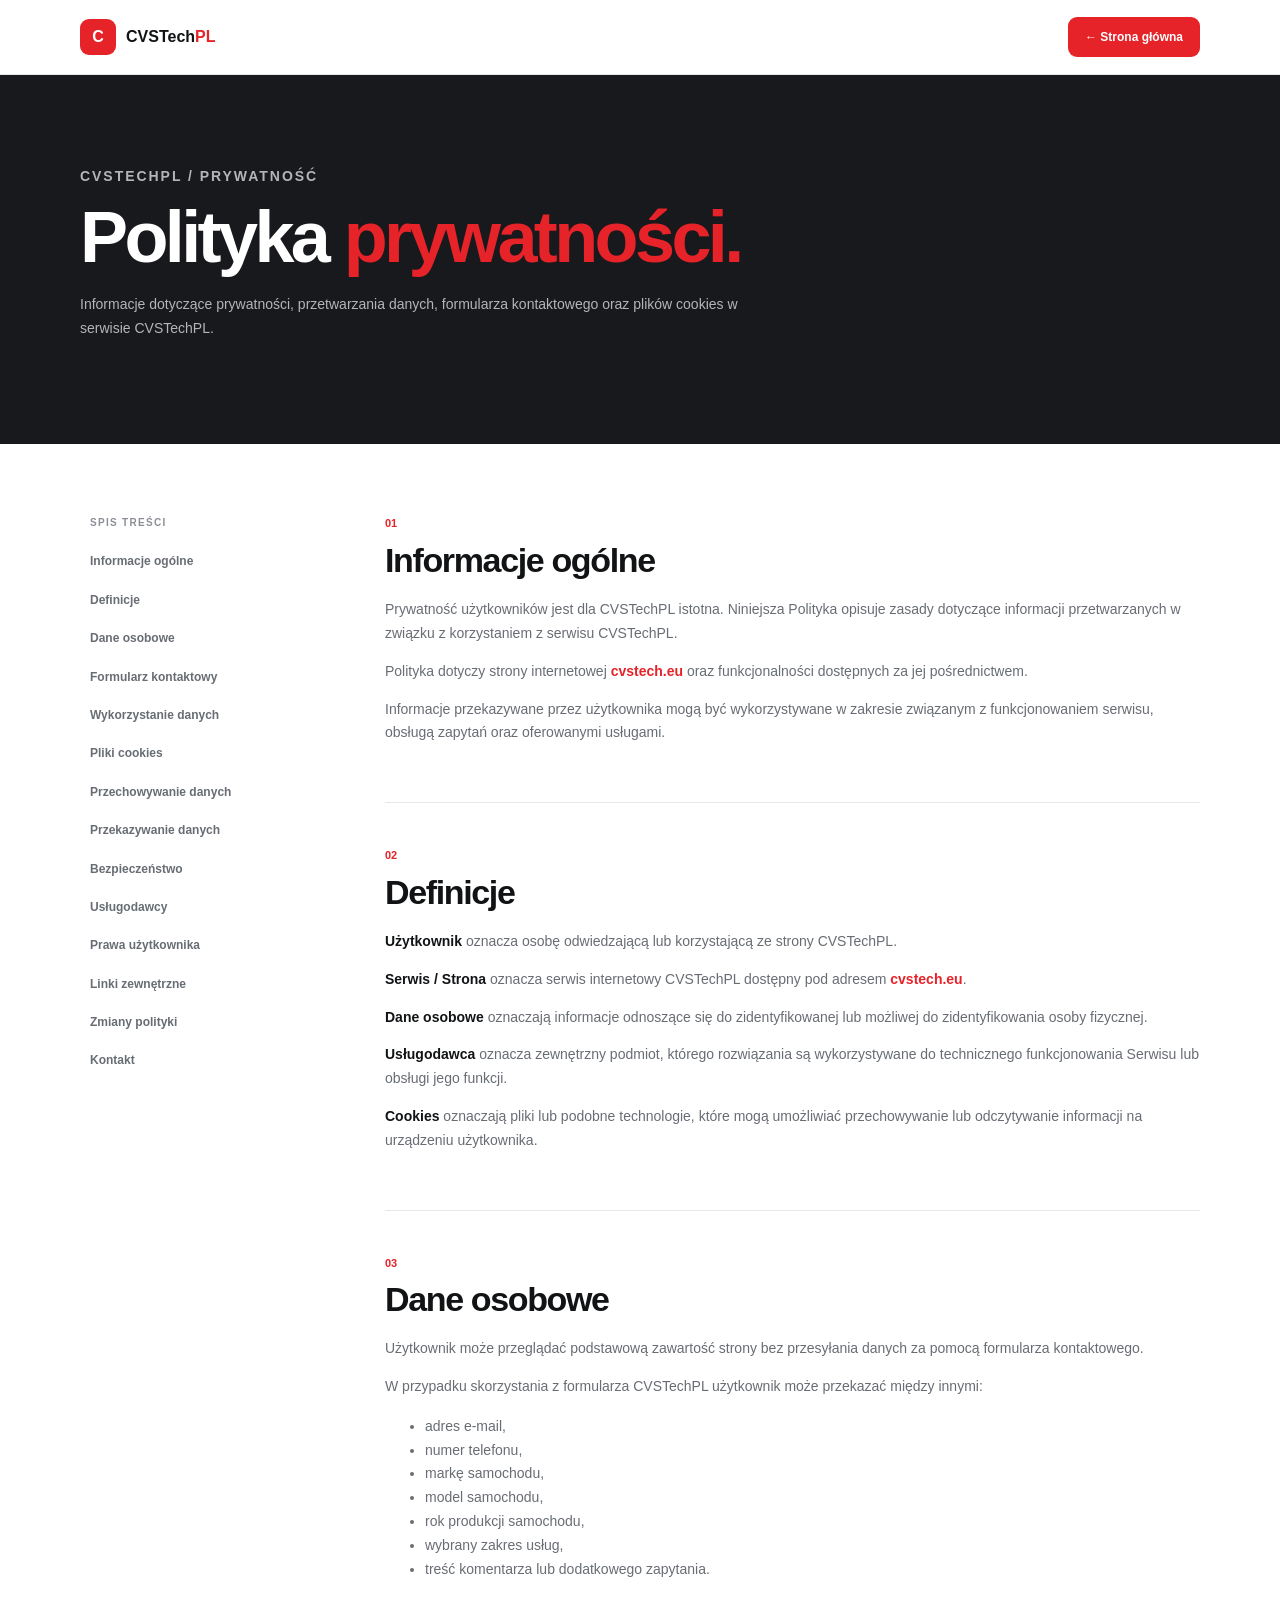
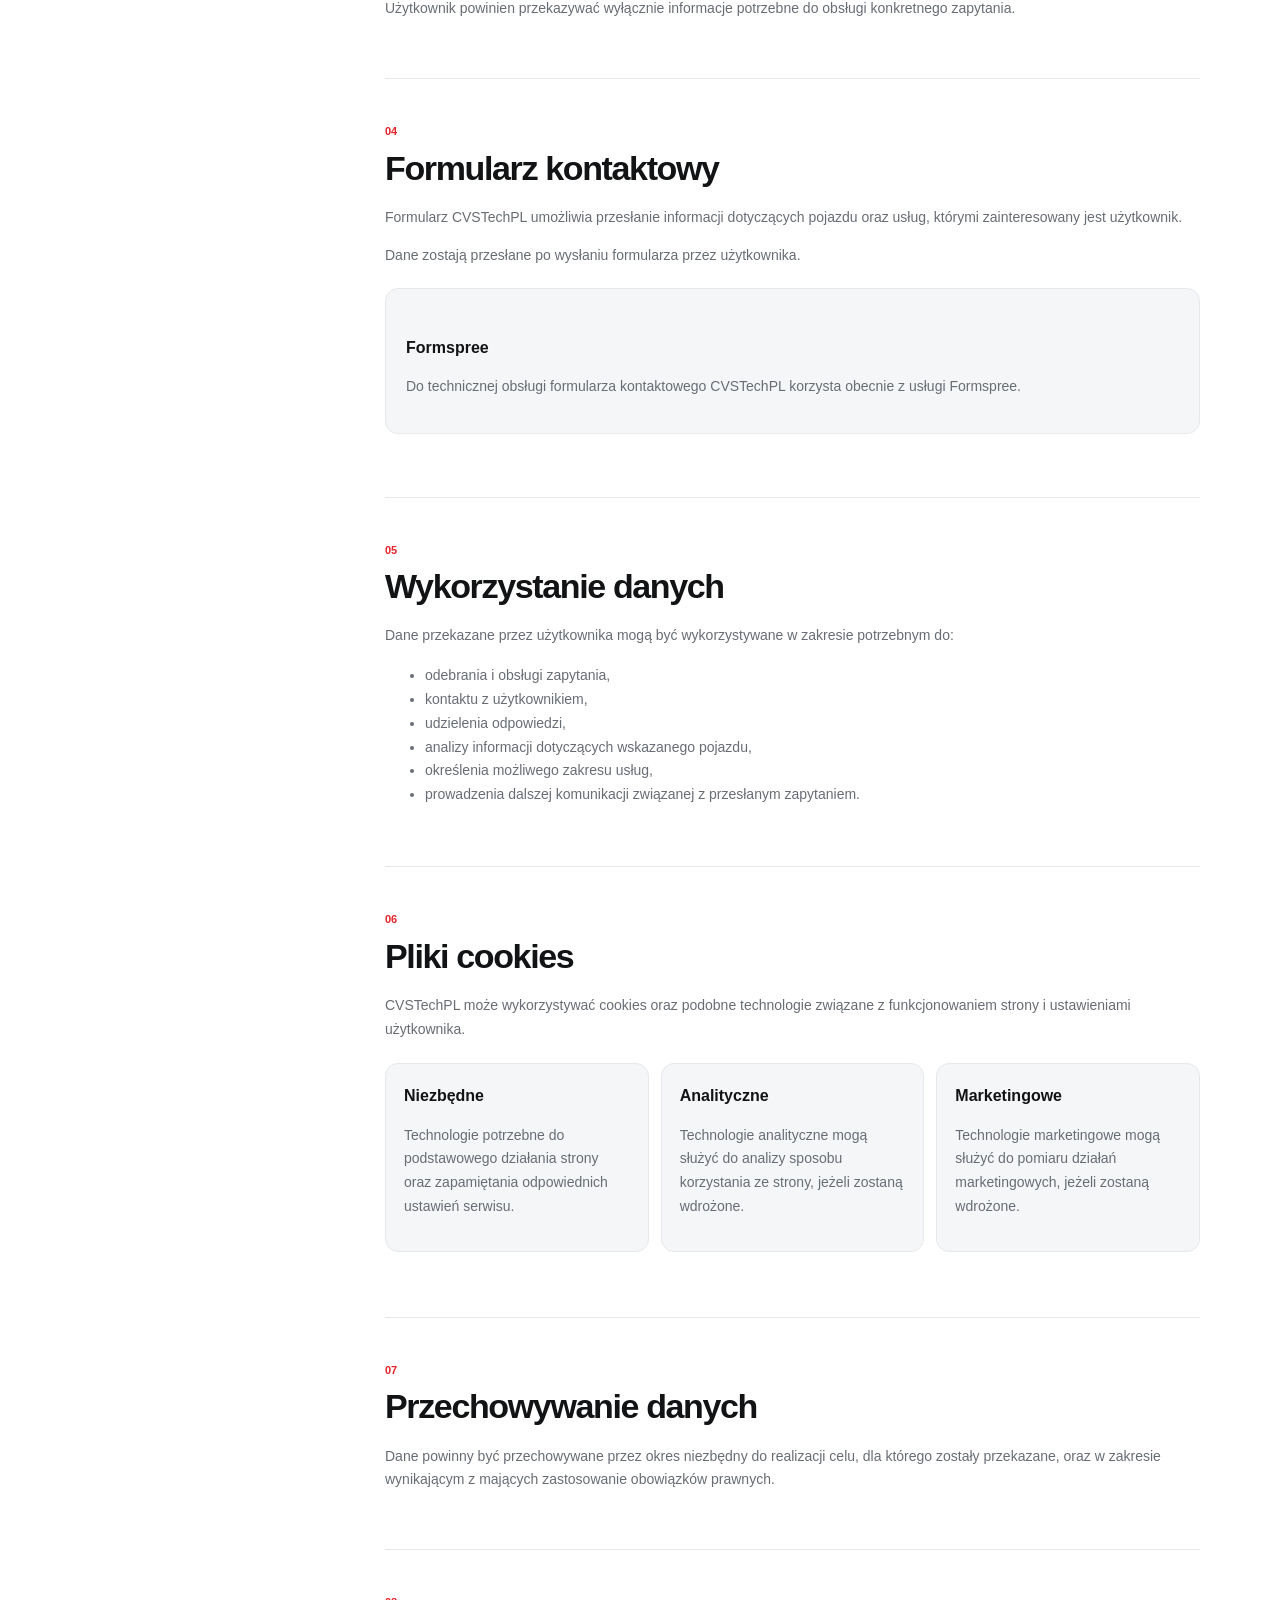
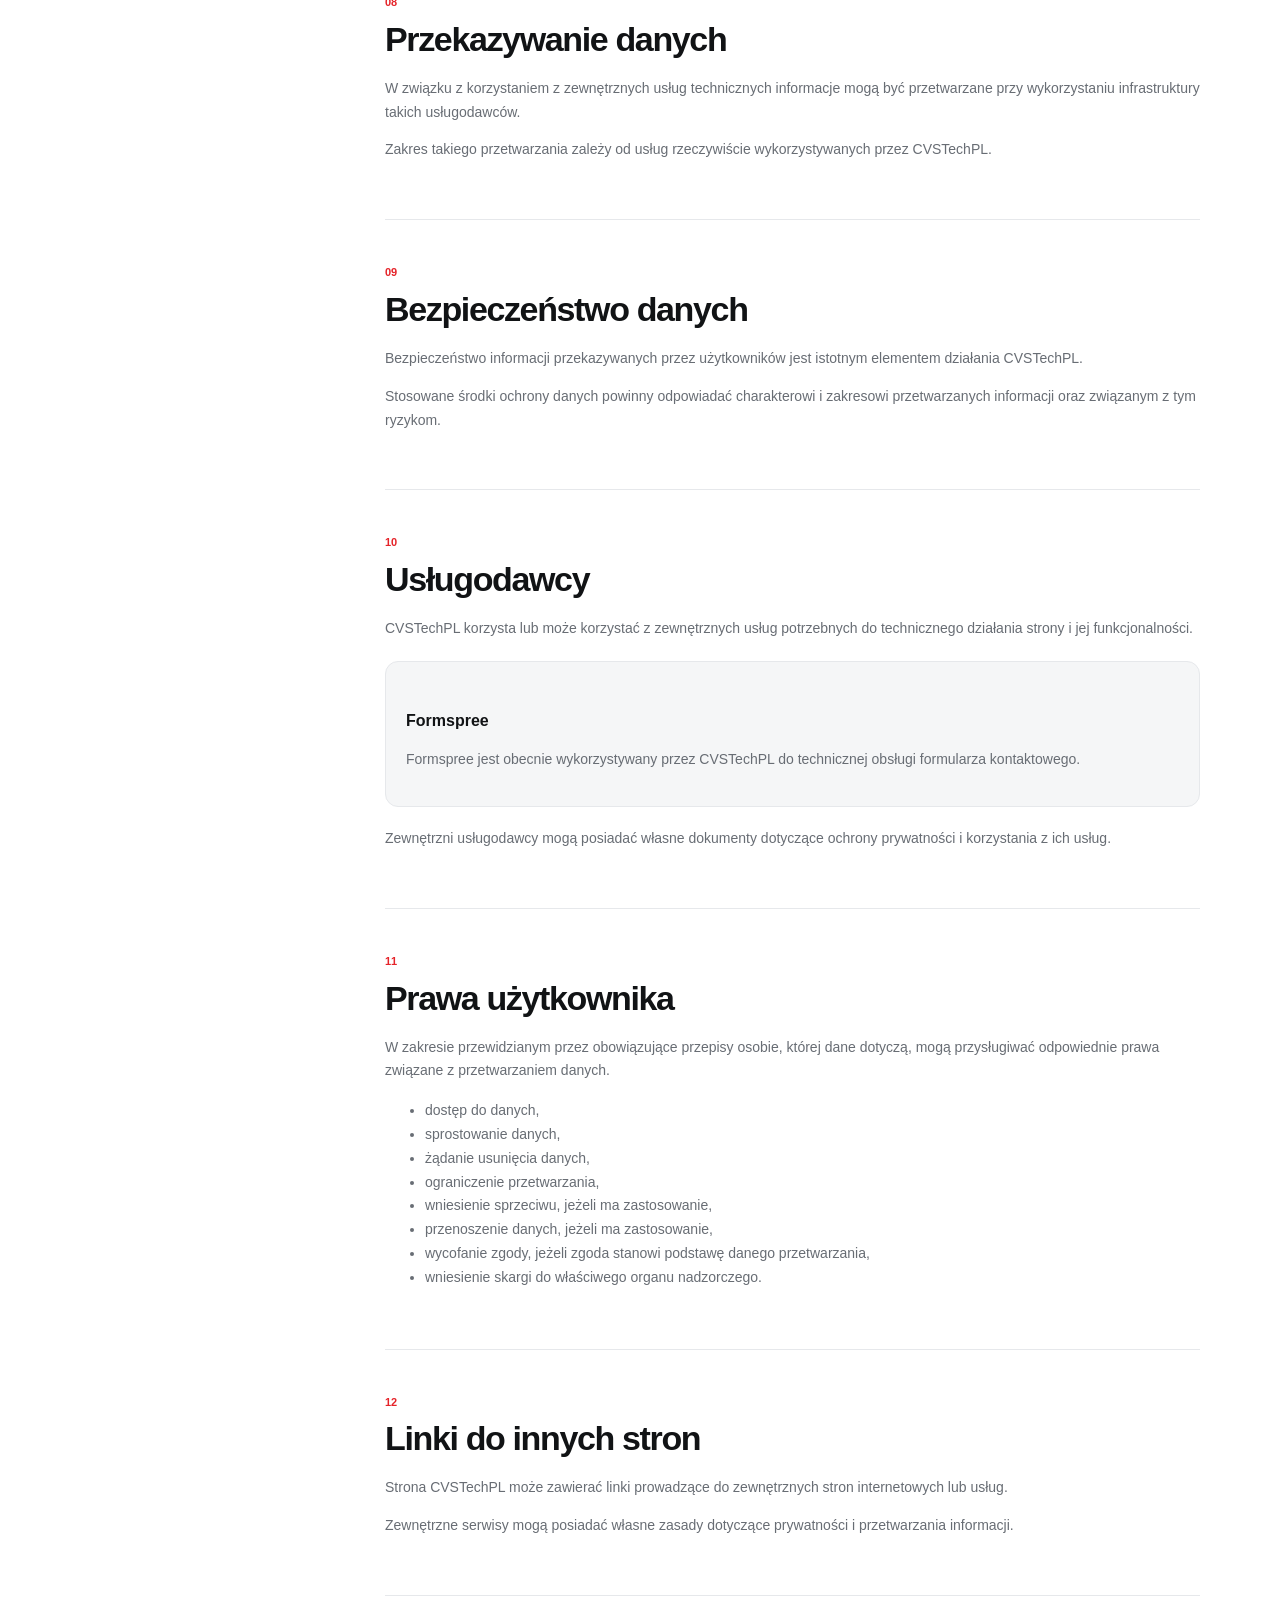
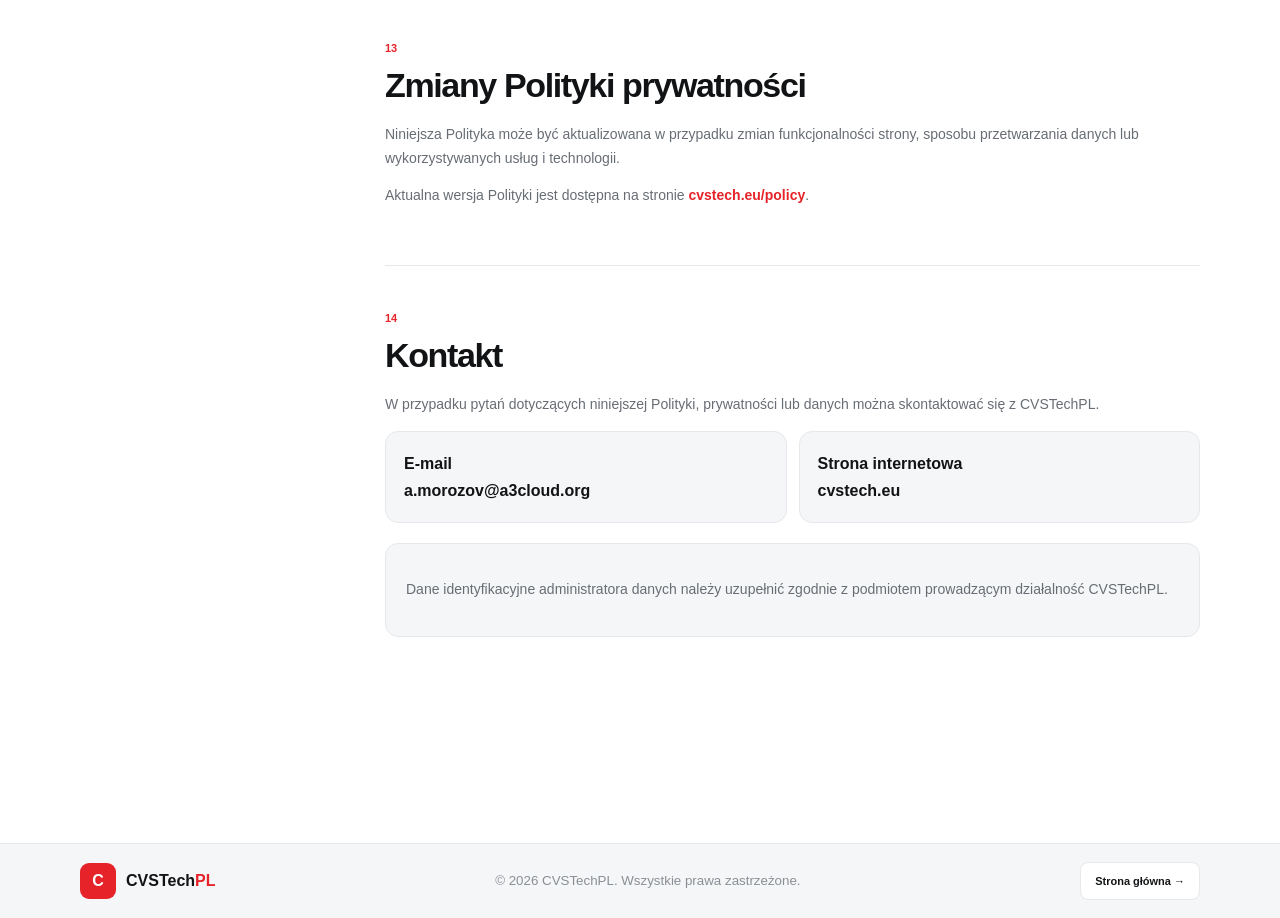
==== policy/index.html @ 7eeda665 "Add privacy policy and cookie consent links" ====
<!doctype html>
<html lang="pl">
<head>
<meta charset="utf-8">
<meta name="viewport" content="width=device-width,initial-scale=1">
<meta name="description" content="Polityka prywatności i plików cookies CVSTechPL.">
<title>Polityka prywatności | CVSTechPL</title>
<style>
:root{--red:#e52329;--dark:#17191c;--ink:#111315;--muted:#686d74;--light:#f5f6f7;--border:#e6e8eb;--white:#fff;--max:1120px}*{box-sizing:border-box}html{scroll-behavior:smooth}body{margin:0;font-family:Arial,sans-serif;color:var(--ink);background:#fff;line-height:1.7}.container{width:min(var(--max),calc(100% - 40px));margin:auto}.header{position:sticky;top:0;z-index:10;background:rgba(255,255,255,.96);border-bottom:1px solid var(--border)}.header-in,.footer-in{min-height:74px;display:flex;align-items:center;justify-content:space-between;gap:20px}.brand{display:flex;align-items:center;gap:10px;color:var(--ink);font-weight:800;text-decoration:none}.logo{display:grid;place-items:center;width:36px;height:36px;border-radius:9px;background:var(--red);color:#fff}.red{color:var(--red)}.btn{display:inline-flex;align-items:center;justify-content:center;padding:10px 17px;border-radius:9px;background:var(--red);color:#fff;font-size:12px;font-weight:800;text-decoration:none}.btn:hover{background:#c81920}.hero{background:var(--dark);color:#fff;padding:90px 0}.eyebrow{margin:0 0 12px;color:#c4c7cb;font-size:11px;font-weight:800;letter-spacing:.14em;text-transform:uppercase}.hero h1{margin:0 0 20px;font-size:clamp(44px,6vw,72px);line-height:1;letter-spacing:-.05em}.hero p{max-width:680px;color:rgba(255,255,255,.68);font-size:14px}.main{padding:70px 0 100px}.layout{display:grid;grid-template-columns:235px minmax(0,1fr);gap:70px;align-items:start}.nav{position:sticky;top:100px}.nav-title{display:block;margin:0 0 12px 10px;color:#8a8f95;font-size:10px;font-weight:800;letter-spacing:.13em;text-transform:uppercase}.nav a{display:block;margin:2px 0;padding:8px 10px;border-radius:8px;color:var(--muted);font-size:12px;font-weight:600;text-decoration:none}.nav a:hover{background:rgba(229,35,41,.06);color:var(--red)}.section{padding-bottom:43px;margin-bottom:43px;border-bottom:1px solid var(--border);scroll-margin-top:105px}.section:last-child{border-bottom:0}.num{display:block;margin-bottom:8px;color:var(--red);font-size:11px;font-weight:800}.section h2{margin:0 0 18px;font-size:34px;line-height:1.15;letter-spacing:-.04em}.section h3{margin:25px 0 8px;font-size:16px}.section p,.section li{color:var(--muted);font-size:14px}.section strong{color:var(--ink)}.section a{color:var(--red);font-weight:700;text-decoration:none}.cards{display:grid;grid-template-columns:repeat(3,1fr);gap:12px;margin:22px 0}.card{padding:18px;border:1px solid var(--border);border-radius:13px;background:var(--light)}.card h3{margin:0 0 8px}.info{padding:20px;border:1px solid var(--border);border-radius:13px;background:var(--light);margin:20px 0}.contact{display:grid;grid-template-columns:1fr 1fr;gap:12px}.contact .card a{color:var(--ink)}.footer{border-top:1px solid var(--border);background:var(--light)}.footer small{color:#8a8f95}.footer-link{padding:9px 14px;border:1px solid var(--border);border-radius:8px;background:#fff;color:var(--ink);font-size:11px;font-weight:800;text-decoration:none}.footer-link:hover{border-color:var(--red);color:var(--red)}
@media(max-width:850px){.layout{grid-template-columns:1fr}.nav{position:static;display:flex;flex-wrap:wrap;gap:3px;border-bottom:1px solid var(--border);padding-bottom:20px}.nav-title{width:100%}.nav a{display:inline-block}.cards{grid-template-columns:1fr}}
@media(max-width:600px){.container{width:calc(100% - 28px)}.header-in{min-height:66px}.btn{padding:9px 11px;font-size:10px}.hero{padding:65px 0}.hero h1{font-size:42px}.main{padding:50px 0 75px}.contact{grid-template-columns:1fr}.footer-in{align-items:flex-start;flex-direction:column;padding:24px 0}}
</style>
</head>
<body>
<header class="header"><div class="container header-in"><a class="brand" href="../"><span class="logo">C</span><span>CVSTech<span class="red">PL</span></span></a><a class="btn" href="../">← Strona główna</a></div></header>
<main>
<section class="hero"><div class="container"><p class="eyebrow">CVSTechPL / Prywatność</p><h1>Polityka <span class="red">prywatności.</span></h1><p>Informacje dotyczące prywatności, przetwarzania danych, formularza kontaktowego oraz plików cookies w serwisie CVSTechPL.</p></div></section>
<section class="main"><div class="container layout">
<nav class="nav" aria-label="Spis treści"><span class="nav-title">Spis treści</span>
<a href="#general">Informacje ogólne</a><a href="#definitions">Definicje</a><a href="#data">Dane osobowe</a><a href="#form">Formularz kontaktowy</a><a href="#use">Wykorzystanie danych</a><a href="#cookies">Pliki cookies</a><a href="#retention">Przechowywanie danych</a><a href="#transfer">Przekazywanie danych</a><a href="#security">Bezpieczeństwo</a><a href="#providers">Usługodawcy</a><a href="#rights">Prawa użytkownika</a><a href="#links">Linki zewnętrzne</a><a href="#changes">Zmiany polityki</a><a href="#contact">Kontakt</a></nav>
<div>
<section class="section" id="general"><span class="num">01</span><h2>Informacje ogólne</h2><p>Prywatność użytkowników jest dla CVSTechPL istotna. Niniejsza Polityka opisuje zasady dotyczące informacji przetwarzanych w związku z korzystaniem z serwisu CVSTechPL.</p><p>Polityka dotyczy strony internetowej <a href="../">cvstech.eu</a> oraz funkcjonalności dostępnych za jej pośrednictwem.</p><p>Informacje przekazywane przez użytkownika mogą być wykorzystywane w zakresie związanym z funkcjonowaniem serwisu, obsługą zapytań oraz oferowanymi usługami.</p></section>
<section class="section" id="definitions"><span class="num">02</span><h2>Definicje</h2><p><strong>Użytkownik</strong> oznacza osobę odwiedzającą lub korzystającą ze strony CVSTechPL.</p><p><strong>Serwis / Strona</strong> oznacza serwis internetowy CVSTechPL dostępny pod adresem <a href="../">cvstech.eu</a>.</p><p><strong>Dane osobowe</strong> oznaczają informacje odnoszące się do zidentyfikowanej lub możliwej do zidentyfikowania osoby fizycznej.</p><p><strong>Usługodawca</strong> oznacza zewnętrzny podmiot, którego rozwiązania są wykorzystywane do technicznego funkcjonowania Serwisu lub obsługi jego funkcji.</p><p><strong>Cookies</strong> oznaczają pliki lub podobne technologie, które mogą umożliwiać przechowywanie lub odczytywanie informacji na urządzeniu użytkownika.</p></section>
<section class="section" id="data"><span class="num">03</span><h2>Dane osobowe</h2><p>Użytkownik może przeglądać podstawową zawartość strony bez przesyłania danych za pomocą formularza kontaktowego.</p><p>W przypadku skorzystania z formularza CVSTechPL użytkownik może przekazać między innymi:</p><ul><li>adres e-mail,</li><li>numer telefonu,</li><li>markę samochodu,</li><li>model samochodu,</li><li>rok produkcji samochodu,</li><li>wybrany zakres usług,</li><li>treść komentarza lub dodatkowego zapytania.</li></ul><p>Użytkownik powinien przekazywać wyłącznie informacje potrzebne do obsługi konkretnego zapytania.</p></section>
<section class="section" id="form"><span class="num">04</span><h2>Formularz kontaktowy</h2><p>Formularz CVSTechPL umożliwia przesłanie informacji dotyczących pojazdu oraz usług, którymi zainteresowany jest użytkownik.</p><p>Dane zostają przesłane po wysłaniu formularza przez użytkownika.</p><div class="info"><h3>Formspree</h3><p>Do technicznej obsługi formularza kontaktowego CVSTechPL korzysta obecnie z usługi Formspree.</p></div></section>
<section class="section" id="use"><span class="num">05</span><h2>Wykorzystanie danych</h2><p>Dane przekazane przez użytkownika mogą być wykorzystywane w zakresie potrzebnym do:</p><ul><li>odebrania i obsługi zapytania,</li><li>kontaktu z użytkownikiem,</li><li>udzielenia odpowiedzi,</li><li>analizy informacji dotyczących wskazanego pojazdu,</li><li>określenia możliwego zakresu usług,</li><li>prowadzenia dalszej komunikacji związanej z przesłanym zapytaniem.</li></ul></section>
<section class="section" id="cookies"><span class="num">06</span><h2>Pliki cookies</h2><p>CVSTechPL może wykorzystywać cookies oraz podobne technologie związane z funkcjonowaniem strony i ustawieniami użytkownika.</p><div class="cards"><div class="card"><h3>Niezbędne</h3><p>Technologie potrzebne do podstawowego działania strony oraz zapamiętania odpowiednich ustawień serwisu.</p></div><div class="card"><h3>Analityczne</h3><p>Technologie analityczne mogą służyć do analizy sposobu korzystania ze strony, jeżeli zostaną wdrożone.</p></div><div class="card"><h3>Marketingowe</h3><p>Technologie marketingowe mogą służyć do pomiaru działań marketingowych, jeżeli zostaną wdrożone.</p></div></div></section>
<section class="section" id="retention"><span class="num">07</span><h2>Przechowywanie danych</h2><p>Dane powinny być przechowywane przez okres niezbędny do realizacji celu, dla którego zostały przekazane, oraz w zakresie wynikającym z mających zastosowanie obowiązków prawnych.</p></section>
<section class="section" id="transfer"><span class="num">08</span><h2>Przekazywanie danych</h2><p>W związku z korzystaniem z zewnętrznych usług technicznych informacje mogą być przetwarzane przy wykorzystaniu infrastruktury takich usługodawców.</p><p>Zakres takiego przetwarzania zależy od usług rzeczywiście wykorzystywanych przez CVSTechPL.</p></section>
<section class="section" id="security"><span class="num">09</span><h2>Bezpieczeństwo danych</h2><p>Bezpieczeństwo informacji przekazywanych przez użytkowników jest istotnym elementem działania CVSTechPL.</p><p>Stosowane środki ochrony danych powinny odpowiadać charakterowi i zakresowi przetwarzanych informacji oraz związanym z tym ryzykom.</p></section>
<section class="section" id="providers"><span class="num">10</span><h2>Usługodawcy</h2><p>CVSTechPL korzysta lub może korzystać z zewnętrznych usług potrzebnych do technicznego działania strony i jej funkcjonalności.</p><div class="info"><h3>Formspree</h3><p>Formspree jest obecnie wykorzystywany przez CVSTechPL do technicznej obsługi formularza kontaktowego.</p></div><p>Zewnętrzni usługodawcy mogą posiadać własne dokumenty dotyczące ochrony prywatności i korzystania z ich usług.</p></section>
<section class="section" id="rights"><span class="num">11</span><h2>Prawa użytkownika</h2><p>W zakresie przewidzianym przez obowiązujące przepisy osobie, której dane dotyczą, mogą przysługiwać odpowiednie prawa związane z przetwarzaniem danych.</p><ul><li>dostęp do danych,</li><li>sprostowanie danych,</li><li>żądanie usunięcia danych,</li><li>ograniczenie przetwarzania,</li><li>wniesienie sprzeciwu, jeżeli ma zastosowanie,</li><li>przenoszenie danych, jeżeli ma zastosowanie,</li><li>wycofanie zgody, jeżeli zgoda stanowi podstawę danego przetwarzania,</li><li>wniesienie skargi do właściwego organu nadzorczego.</li></ul></section>
<section class="section" id="links"><span class="num">12</span><h2>Linki do innych stron</h2><p>Strona CVSTechPL może zawierać linki prowadzące do zewnętrznych stron internetowych lub usług.</p><p>Zewnętrzne serwisy mogą posiadać własne zasady dotyczące prywatności i przetwarzania informacji.</p></section>
<section class="section" id="changes"><span class="num">13</span><h2>Zmiany Polityki prywatności</h2><p>Niniejsza Polityka może być aktualizowana w przypadku zmian funkcjonalności strony, sposobu przetwarzania danych lub wykorzystywanych usług i technologii.</p><p>Aktualna wersja Polityki jest dostępna na stronie <a href="./">cvstech.eu/policy</a>.</p></section>
<section class="section" id="contact"><span class="num">14</span><h2>Kontakt</h2><p>W przypadku pytań dotyczących niniejszej Polityki, prywatności lub danych można skontaktować się z CVSTechPL.</p><div class="contact"><div class="card"><strong>E-mail</strong><br><a href="mailto:a.morozov@a3cloud.org">a.morozov@a3cloud.org</a></div><div class="card"><strong>Strona internetowa</strong><br><a href="../">cvstech.eu</a></div></div><div class="info"><p>Dane identyfikacyjne administratora danych należy uzupełnić zgodnie z podmiotem prowadzącym działalność CVSTechPL.</p></div></section>
</div></div></section></main>
<footer class="footer"><div class="container footer-in"><a class="brand" href="../"><span class="logo">C</span><span>CVSTech<span class="red">PL</span></span></a><small>© 2026 CVSTechPL. Wszystkie prawa zastrzeżone.</small><a class="footer-link" href="../">Strona główna →</a></div></footer>
</body></html>
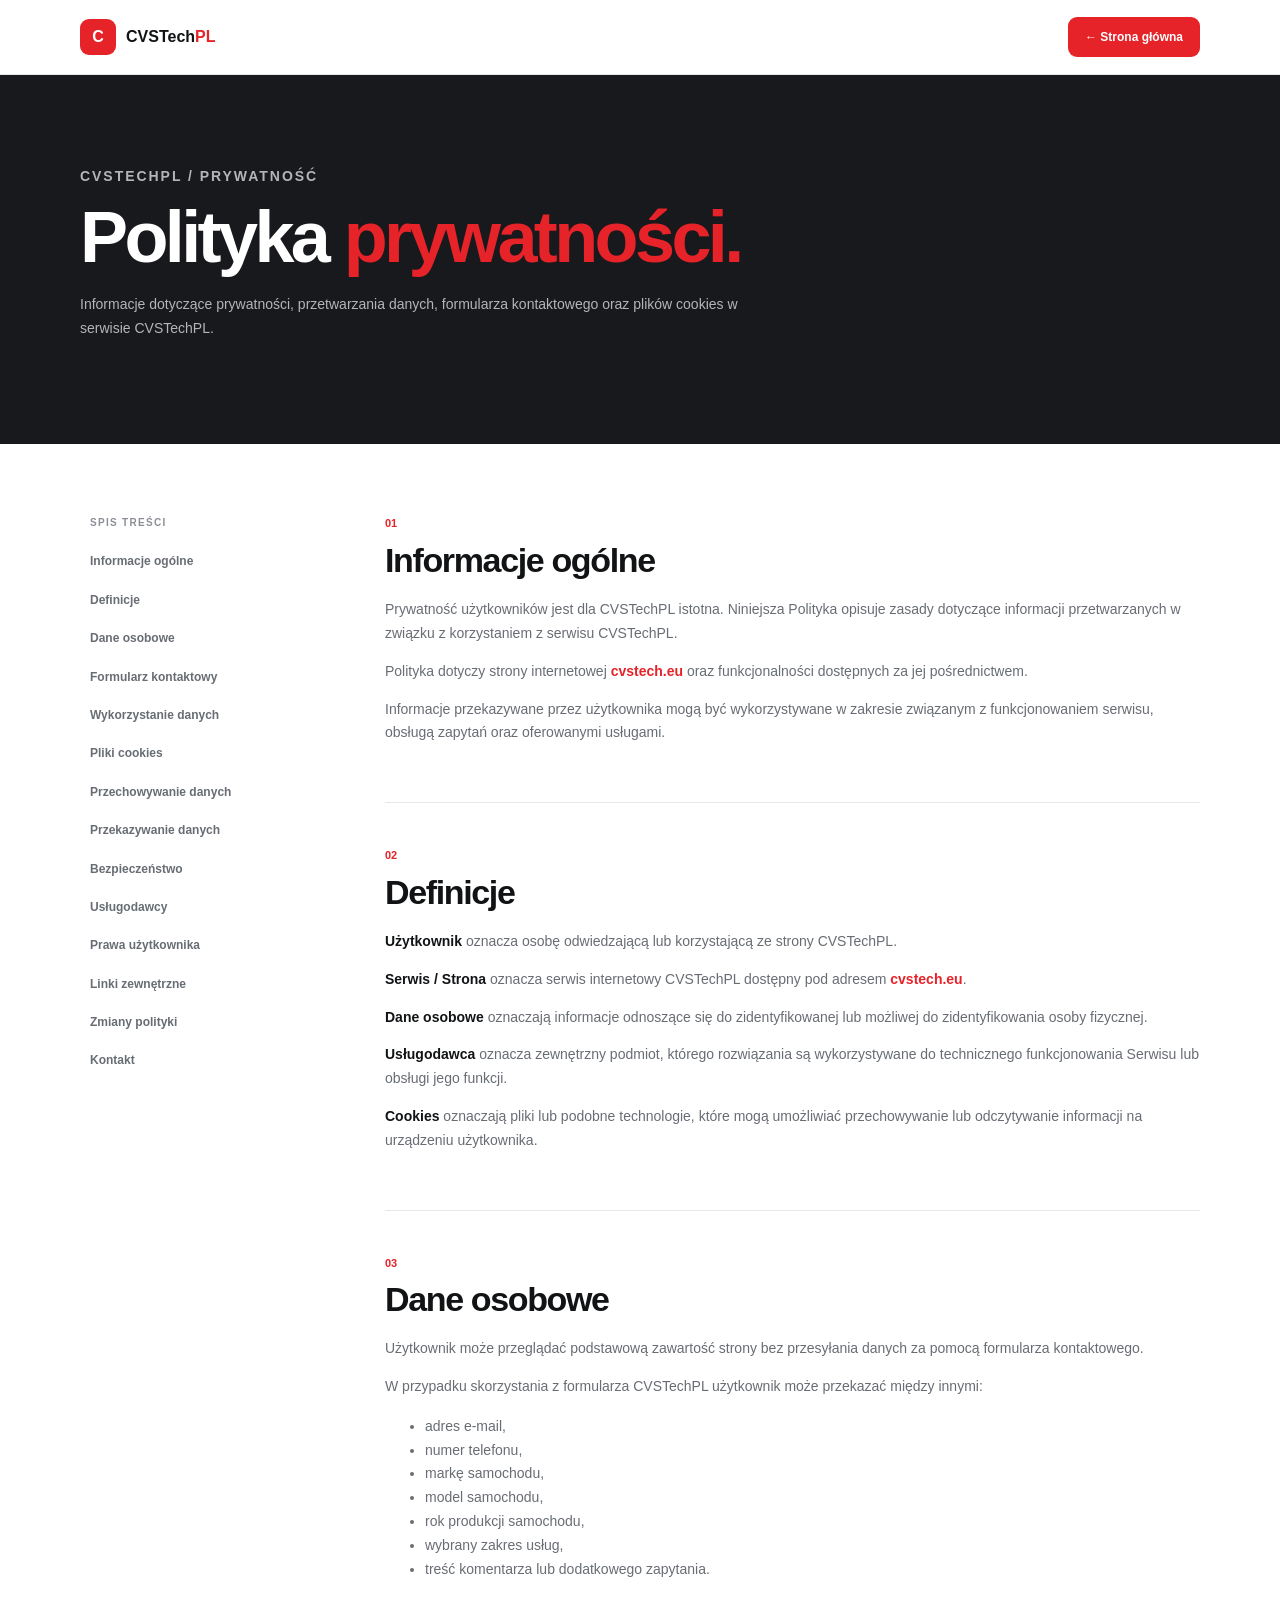
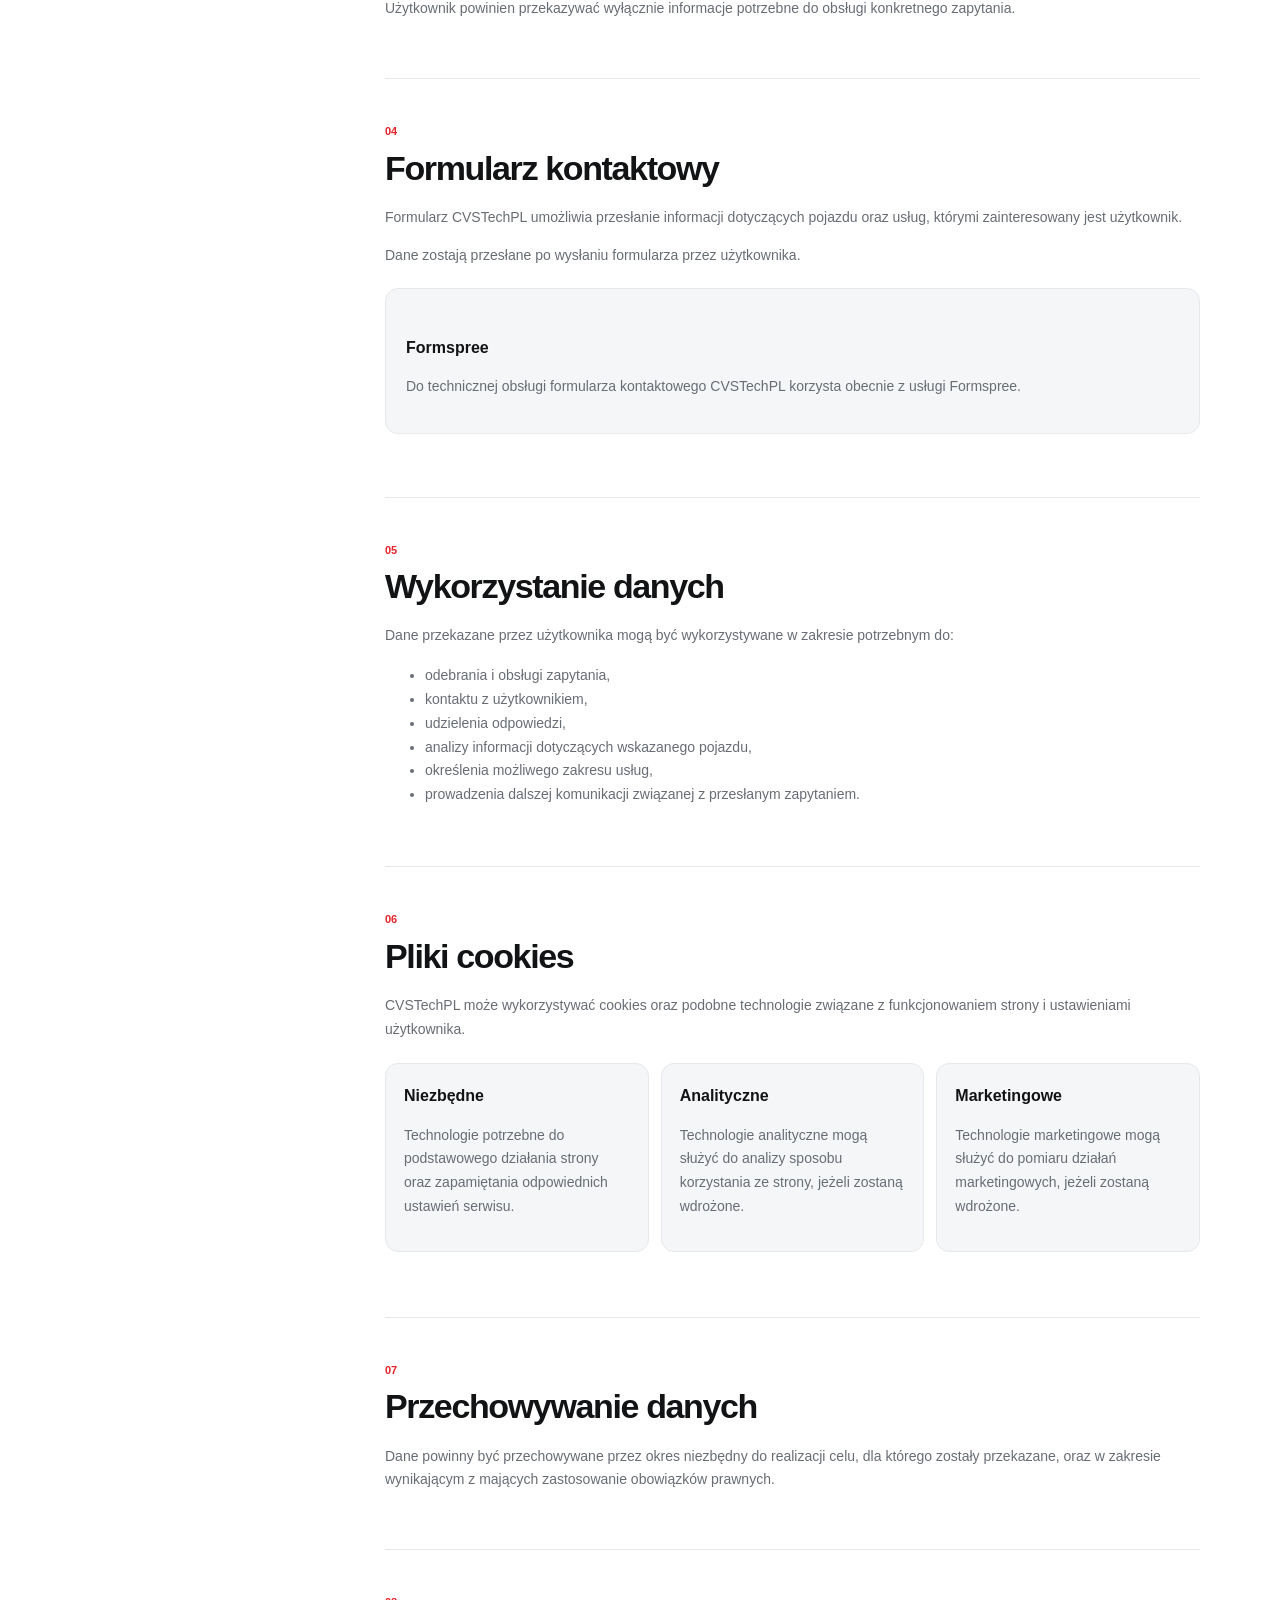
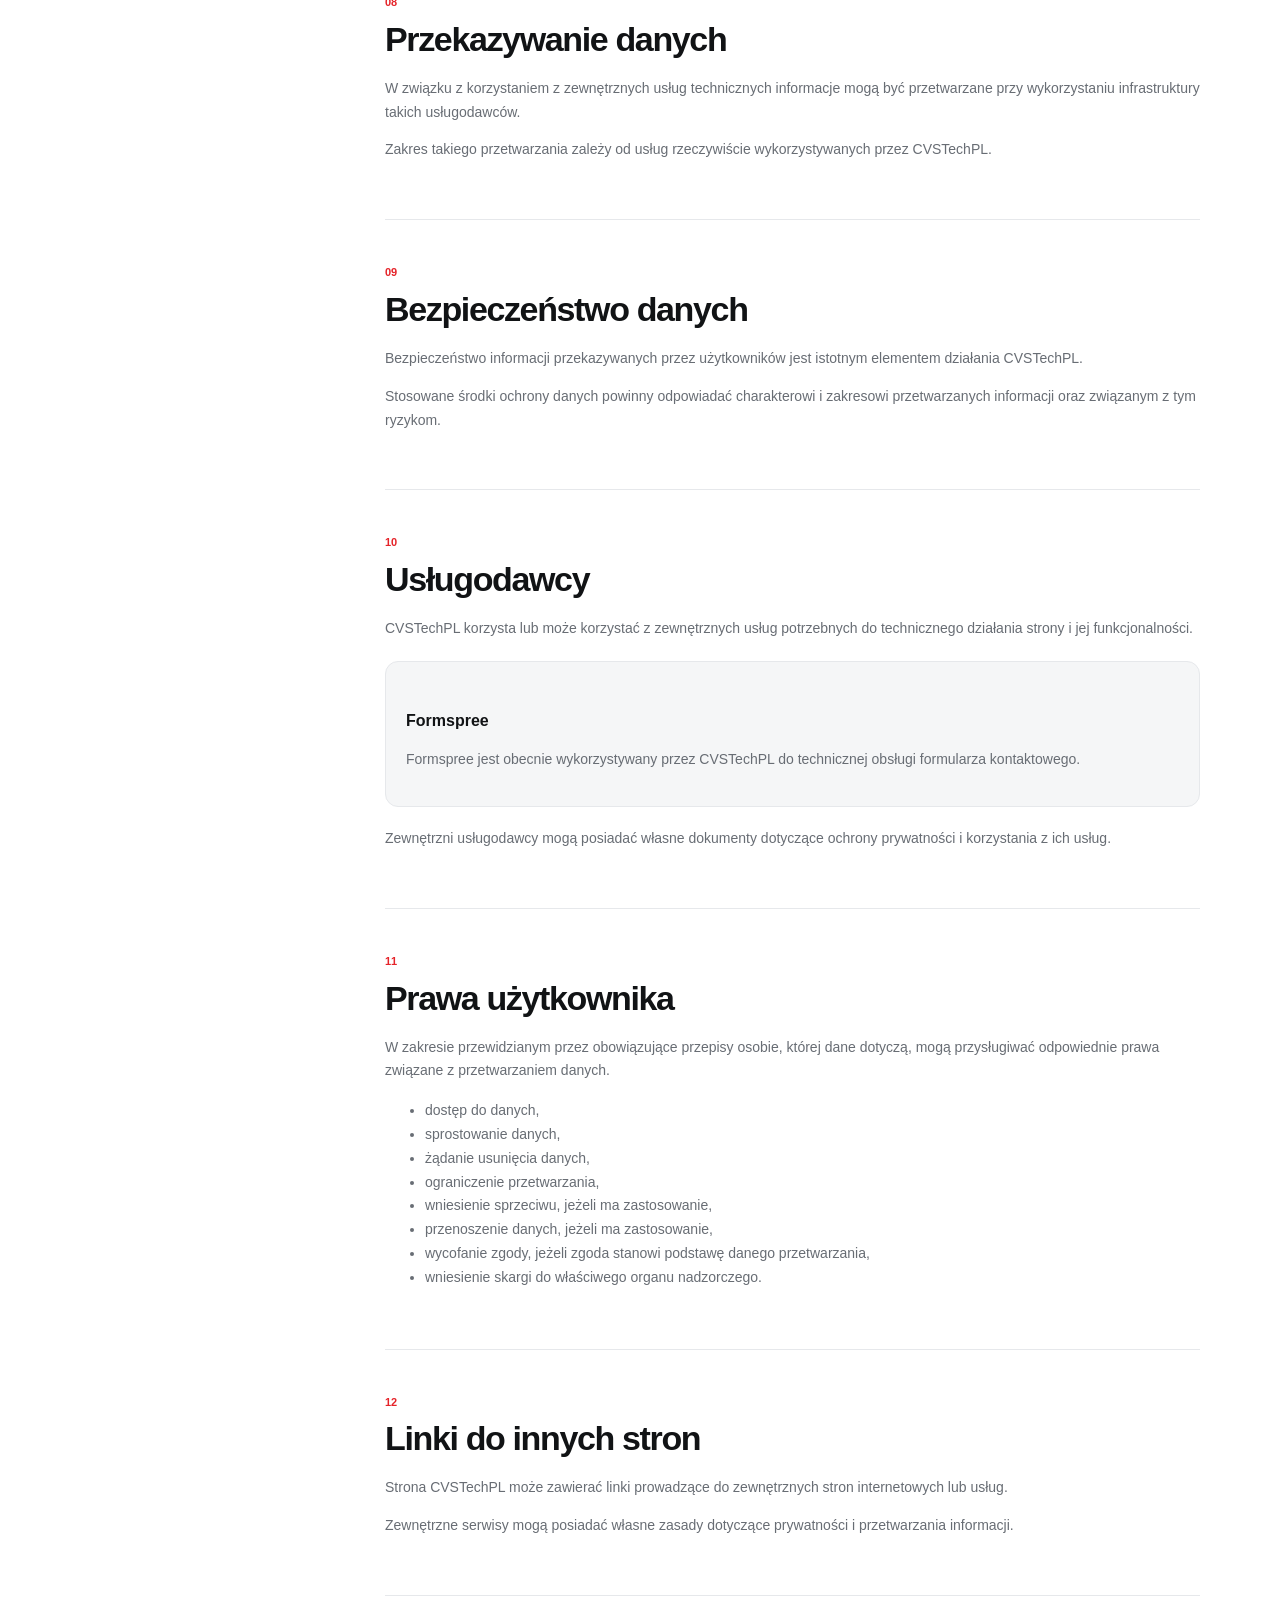
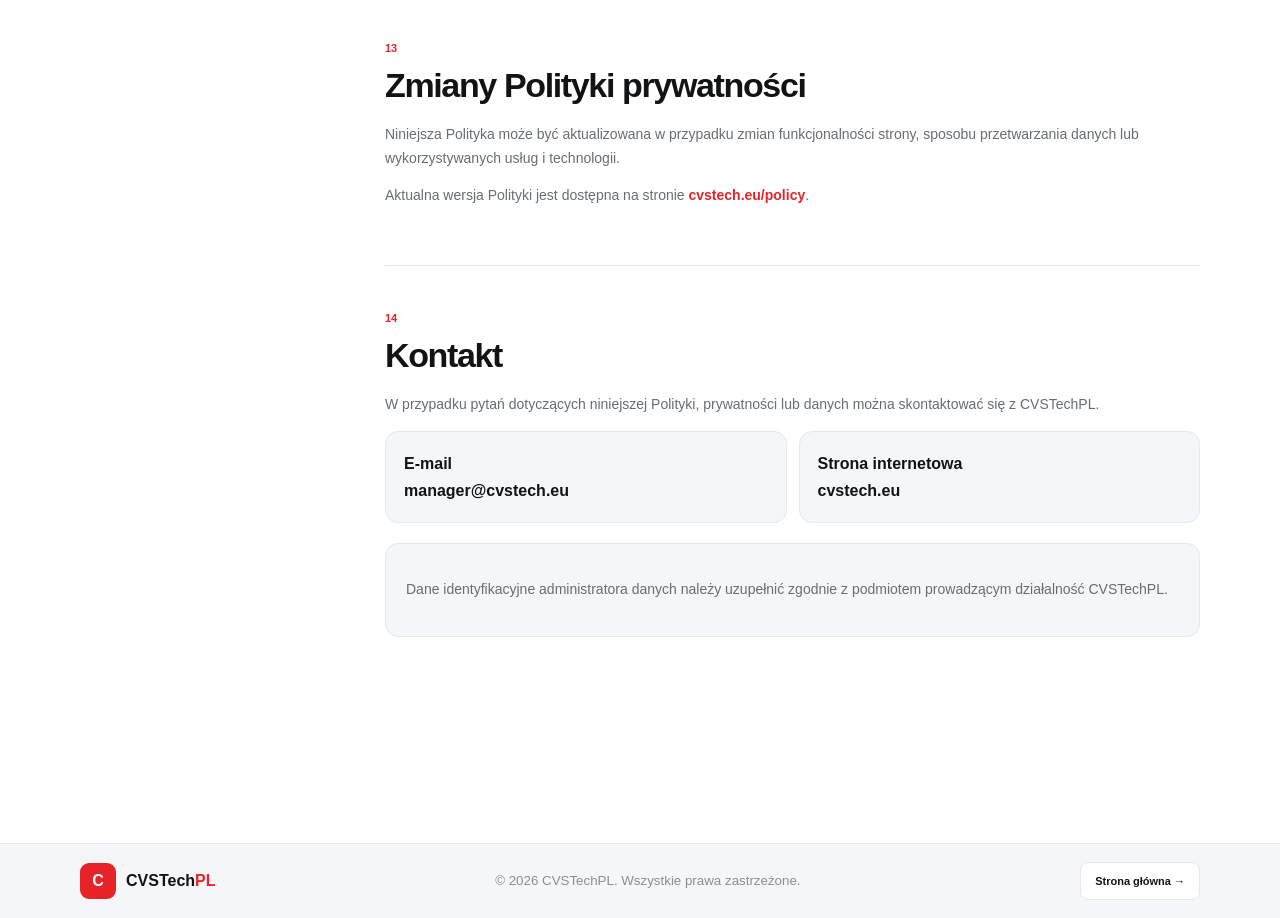
==== commit 0e1e8833: "mail" ====
--- a/policy/index.html
+++ b/policy/index.html
@@ -32,7 +32,7 @@
 <section class="section" id="rights"><span class="num">11</span><h2>Prawa użytkownika</h2><p>W zakresie przewidzianym przez obowiązujące przepisy osobie, której dane dotyczą, mogą przysługiwać odpowiednie prawa związane z przetwarzaniem danych.</p><ul><li>dostęp do danych,</li><li>sprostowanie danych,</li><li>żądanie usunięcia danych,</li><li>ograniczenie przetwarzania,</li><li>wniesienie sprzeciwu, jeżeli ma zastosowanie,</li><li>przenoszenie danych, jeżeli ma zastosowanie,</li><li>wycofanie zgody, jeżeli zgoda stanowi podstawę danego przetwarzania,</li><li>wniesienie skargi do właściwego organu nadzorczego.</li></ul></section>
 <section class="section" id="links"><span class="num">12</span><h2>Linki do innych stron</h2><p>Strona CVSTechPL może zawierać linki prowadzące do zewnętrznych stron internetowych lub usług.</p><p>Zewnętrzne serwisy mogą posiadać własne zasady dotyczące prywatności i przetwarzania informacji.</p></section>
 <section class="section" id="changes"><span class="num">13</span><h2>Zmiany Polityki prywatności</h2><p>Niniejsza Polityka może być aktualizowana w przypadku zmian funkcjonalności strony, sposobu przetwarzania danych lub wykorzystywanych usług i technologii.</p><p>Aktualna wersja Polityki jest dostępna na stronie <a href="./">cvstech.eu/policy</a>.</p></section>
-<section class="section" id="contact"><span class="num">14</span><h2>Kontakt</h2><p>W przypadku pytań dotyczących niniejszej Polityki, prywatności lub danych można skontaktować się z CVSTechPL.</p><div class="contact"><div class="card"><strong>E-mail</strong><br><a href="mailto:a.morozov@a3cloud.org">a.morozov@a3cloud.org</a></div><div class="card"><strong>Strona internetowa</strong><br><a href="../">cvstech.eu</a></div></div><div class="info"><p>Dane identyfikacyjne administratora danych należy uzupełnić zgodnie z podmiotem prowadzącym działalność CVSTechPL.</p></div></section>
+<section class="section" id="contact"><span class="num">14</span><h2>Kontakt</h2><p>W przypadku pytań dotyczących niniejszej Polityki, prywatności lub danych można skontaktować się z CVSTechPL.</p><div class="contact"><div class="card"><strong>E-mail</strong><br><a href="mailto:manager@cvstech.eu">manager@cvstech.eu</a></div><div class="card"><strong>Strona internetowa</strong><br><a href="../">cvstech.eu</a></div></div><div class="info"><p>Dane identyfikacyjne administratora danych należy uzupełnić zgodnie z podmiotem prowadzącym działalność CVSTechPL.</p></div></section>
 </div></div></section></main>
 <footer class="footer"><div class="container footer-in"><a class="brand" href="../"><span class="logo">C</span><span>CVSTech<span class="red">PL</span></span></a><small>© 2026 CVSTechPL. Wszystkie prawa zastrzeżone.</small><a class="footer-link" href="../">Strona główna →</a></div></footer>
 </body></html>
